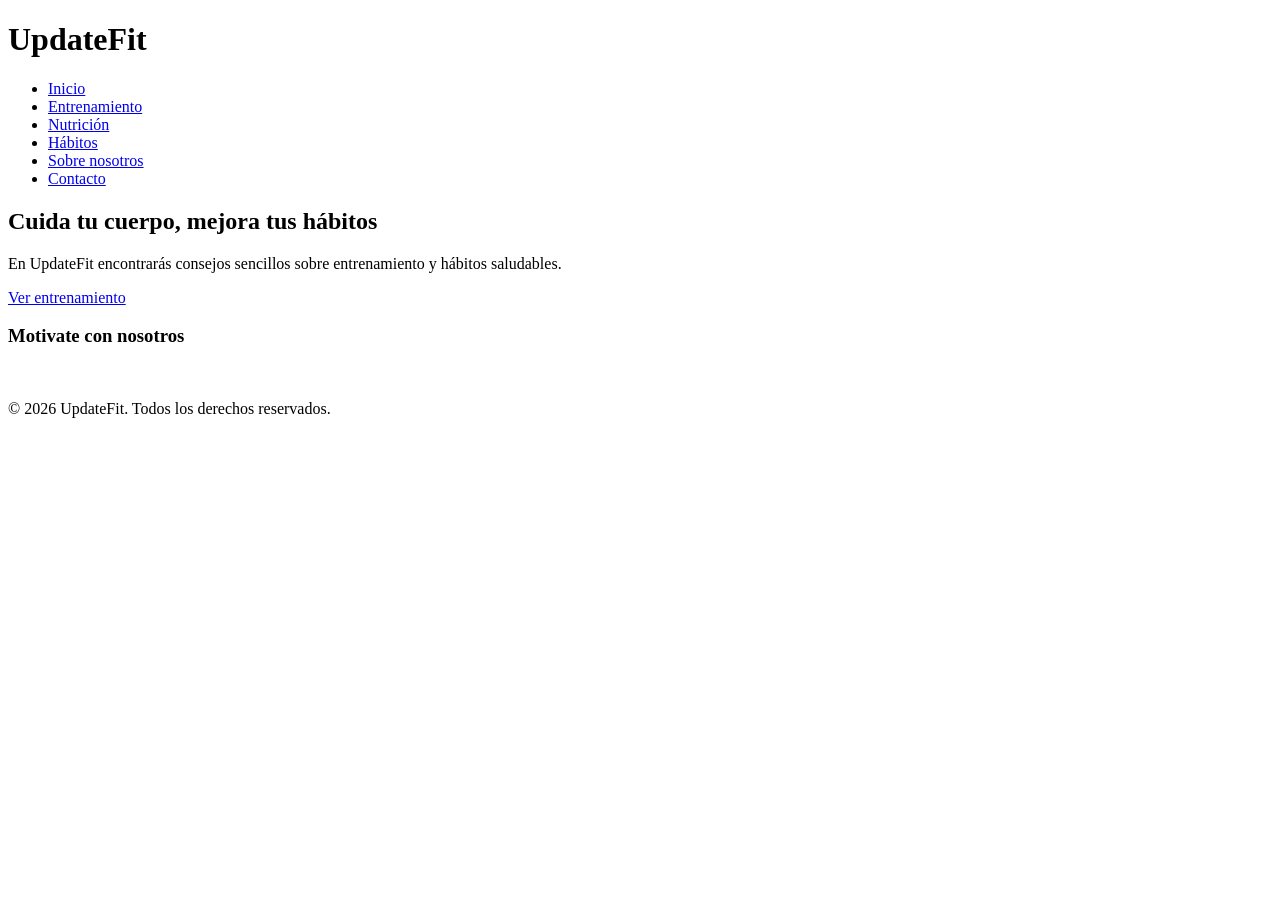
==== index.html @ 351ac22b "Add index and about pages" ====
<!DOCTYPE html>
<html lang="es">

<head>
    <meta charset="UTF-8">
    <meta name="viewport" content="width=device-width, initial-scale=1.0">
    <title>UpdateFit - Inicio</title>

    <link rel="stylesheet" href="styles.css">
</head>

<body>

    <header class="cabecera">

        <h1 class="logo">UpdateFit</h1>

        <nav>
            <ul class="menu">
                <li><a class="menu-enlace activo" href="index.html">Inicio</a></li>
                <li><a class="menu-enlace" href="training.html">Entrenamiento</a></li>
                <li><a class="menu-enlace" href="nutrition.html">Nutrición</a></li>
                <li><a class="menu-enlace" href="healthy-habits.html">Hábitos</a></li>
                <li><a class="menu-enlace" href="about.html">Sobre nosotros</a></li>
                <li><a class="menu-enlace" href="contact.html">Contacto</a></li>
            </ul>
        </nav>

    </header>

    <main class="contenido">

        <h2 class="titulo">Cuida tu cuerpo, mejora tus hábitos</h2>

        <p class="texto">

            En UpdateFit encontrarás consejos sencillos
            sobre entrenamiento y hábitos saludables.

        </p>

        <a class="boton" href="training.html">Ver entrenamiento</a>

    </main>

    <section class="portada"> 
        <h3>Motivate con nosotros</h3>
        <img src="asset/img/pesas.jpg" alt="" srcset="">

    </section>

    <footer class="pie">

        <p>&copy; 2026 UpdateFit. Todos los derechos reservados.</p>

    </footer>

</body>

</html>
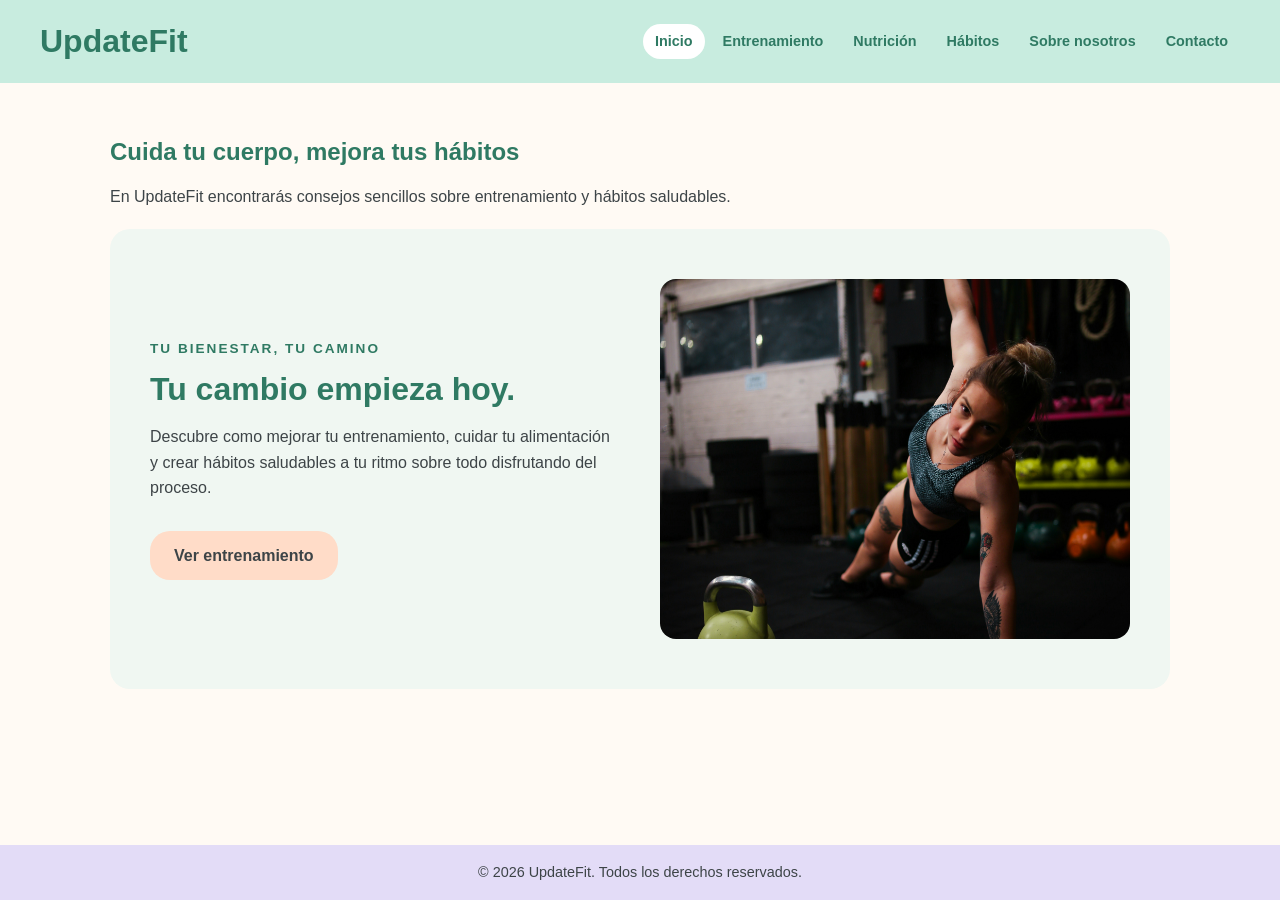
==== commit 1e453ed3: "Update contact and nutrition pages and add images" ====
--- a/index.html
+++ b/index.html
@@ -39,15 +39,34 @@
 
         </p>
 
-        <a class="boton" href="training.html">Ver entrenamiento</a>
+       
+
+    
+    <section class="portada"> 
+
+        <article class="portada-texto">
+
+            <p class="subtitulo">TU BIENESTAR, TU CAMINO </p>
+
+            <h2 class="titulo">Tu cambio empieza hoy.</h2>
+
+            <p class="texto">
+                Descubre como mejorar tu entrenamiento, cuidar tu alimentación y crear hábitos saludables 
+                a tu ritmo sobre todo disfrutando del proceso.
+            </p>
+
+             <a class="boton" href="training.html">Ver entrenamiento</a>
+
+        </article>
+
+        <img 
+        class="imagen-portada"
+        src="asset/img/portada.jpg" 
+        alt="persona entrenando">
+
+    </section>
 
     </main>
-
-    <section class="portada"> 
-        <h3>Motivate con nosotros</h3>
-        <img src="asset/img/pesas.jpg" alt="" srcset="">
-
-    </section>
 
     <footer class="pie">
 
--- a/styles.css
+++ b/styles.css
@@ -0,0 +1,411 @@
+/* ==========================================
+   UpdateFit - Hoja de estilos
+   ========================================== */
+
+
+/* Estilos generales  */
+
+* {
+    box-sizing: border-box;
+    margin: 0;
+    padding: 0;
+}
+
+:root{
+    --primary-color: #c8ecdf;
+    --color-titulo: #2f7a63;
+    --color-general: #ffffff;
+}
+
+body {
+    font-family: Arial, Helvetica, sans-serif;
+    background-color: #fffaf4;
+    color: #3d4447;
+    line-height: 1.6;
+    min-height: 100vh;
+    display: flex;
+    flex-direction: column; 
+}
+
+
+/*  Cabecera */
+
+.cabecera {
+    position: sticky;
+    top: 0;
+    background-color:var(--primary-color);
+    padding: 16px;
+    text-align: center;
+}
+
+.logo {
+    margin-bottom: 10px;
+    color: var(--color-titulo);
+}
+
+
+/*  Menú de navegación  */
+
+.menu {
+    list-style: none;
+    display: flex;
+    flex-wrap: wrap;
+    justify-content: center;
+    gap: 6px;
+}
+
+.menu-enlace {
+    display: block;
+    padding: 6px 12px;
+    border-radius: 20px;
+    color: var(--color-titulo);
+    text-decoration: none;
+    font-weight: bold;
+    font-size: 0.9rem;
+}
+
+.menu-enlace:hover {
+    background-color: var(--color-general);
+}
+
+/* La página en el que estamos se marca en blanco */
+.activo {
+    background-color: var(--color-general);
+}
+
+/*main de index*/
+
+
+.portada {
+   display: flex;
+   flex-direction: column;
+   gap: 24px; 
+   padding: 35px 20px;
+   background-color: #f0f7f2;
+    
+}
+
+/*texto de la portada*/
+.portada-texto {
+    width: 100%;
+}
+
+
+/* Contenido principal  */
+
+.contenido {
+    padding: 30px 16px;
+    flex: 1;
+    width: 100%;
+}
+
+.titulo {
+    margin-bottom: 12px;
+    color: var(--color-titulo);
+}
+
+/*texto sobre titulo*/
+
+.subtitulo{
+    margin-bottom:10px ;
+    color: var(--color-titulo);
+    font-size: 0.85rem;
+    font-weight: bold;
+    letter-spacing: 2px;
+
+}
+
+/*IMAGEN DE LA PORTADA*/
+
+.imagen-portada{
+    display: block;
+    width: 100%;
+    height: 260px;
+    border-radius: 16px;
+    object-fit:cover ;
+}
+ 
+/*estlios de h2*/
+.portada .titulo{
+    font-size: 2rem;
+    line-height: 1.2;
+    margin-bottom: 16px;
+}
+
+/*Estilos del párrafo*/
+.texto {
+    margin-bottom: 20px;
+}
+
+
+/*-------------------------------------
+ lista de nutrición y buenos hábitos
+ --------------------------------------*/
+/* Tarjetas de consejos (nutrition.html) */
+
+.consejos {
+    list-style: none;
+    display: grid;
+    grid-template-columns: 1fr;
+    gap: 20px;
+    margin-bottom: 30px;
+}
+
+.consejo {
+    background-color: var(--color-general);
+    border-radius: 16px;
+    overflow: hidden;
+    box-shadow: 0 4px 12px rgba(0, 0, 0, 0.08);
+}
+
+.consejo:hover {
+    box-shadow: 0 8px 20px rgba(0, 0, 0, 0.15);
+}
+
+.consejo-imagen {
+    display: block;
+    width: 100%;
+    height: 180px;
+    object-fit: cover;
+}
+
+.consejo-texto {
+    padding: 16px;
+    font-weight: bold;
+}
+
+/* Bloque destacado  nutricion */
+
+.destacado {
+    margin-top: 40px;
+    padding: 30px 20px;
+    background-color: #f0f7f2;
+    border-radius: 20px;
+    text-align: center;
+}
+
+
+/*  Botón de enlace -*/
+
+.boton {
+    display: inline-block;
+    margin-top: 10px;
+    padding: 12px 24px;
+    background-color: #ffdcc8;
+    color: #3d4447;
+    text-decoration: none;
+    font-weight: bold;
+    border-radius: 20px;
+}
+
+.boton:hover {
+    background-color: #ffc4a3;
+}
+
+
+/* -Formularios  */
+
+.grupo {
+
+    background-color: var(--color-general);
+    border: 1px solid #e6e1da;
+    border-radius: 12px;
+    padding: 16px;
+    margin-bottom: 20px;
+}
+
+legend {
+
+    padding: 2px 12px;
+    background-color: #e3dcf7;
+    border-radius: 20px;
+    font-weight: bold;
+}
+
+.etiqueta {
+
+    display: block;
+    margin-bottom: 6px;
+}
+
+.campo {
+
+    width: 100%;
+    padding: 10px;
+    margin-bottom: 14px;
+    border: 2px solid #e6e1da;
+    border-radius: 8px;
+    font-family: inherit;
+    font-size: 1rem;
+}
+
+.campo:focus {
+
+    outline: none;
+    border-color: #9fd8c4;
+}
+
+#mensaje {
+
+    resize: vertical;
+}
+
+.opcion {
+
+    display: inline-block;
+    margin: 0 20px 14px 0;
+    cursor: pointer;
+}
+
+.boton-enviar {
+
+    width: 100%;
+    padding: 12px;
+    background-color: var(--color-titulo) ;
+    color: var(--color-general);
+    border: none;
+    border-radius: 20px;
+    font-size: 1rem;
+    font-weight: bold;
+    cursor: pointer;
+}
+
+.boton-enviar:hover {
+    background-color: #25624f;
+}
+
+
+/* Tarjetas de planes training.*/
+
+.plan {
+
+    display: block;
+    position: relative;
+    padding: 16px 16px 16px 46px;
+    margin-bottom: 12px;
+    background-color: #e3dcf7;
+    border-radius: 12px;
+    cursor: pointer;
+}
+
+.plan:hover {
+
+    background-color: #d4caf2;
+}
+
+/* Selector combinado: el radio dentro de cada plan */
+.plan input {
+
+    position: absolute;
+    top: 20px;
+    left: 16px;
+}
+
+.plan-nombre {
+
+    display: block;
+    font-weight: bold;
+    font-size: 1.1rem;
+}
+
+.plan-texto {
+
+    display: block;
+    margin-bottom: 6px;
+}
+
+.plan-precio {
+
+    font-weight: bold;
+    color: #2f7a63;
+}
+
+
+/* Pie de página  */
+
+.pie {
+    
+    background-color: #e3dcf7;
+    text-align: center;
+    padding: 16px;
+    font-size: 0.9rem;
+}
+
+.planes {
+    display: grid;
+    grid-template-columns: 1fr;
+    grid-auto-rows: 1fr;
+    gap: 12px;
+}
+
+
+/* Tablet y escritorio  */
+
+@media (min-width: 768px) {
+
+    .cabecera {
+        display: flex;
+        justify-content: space-between;
+        align-items: center;
+        padding: 16px 40px;
+    }
+
+    .logo {
+        margin-bottom: 0;
+    }
+
+    .contenido {
+        max-width: 1100px;
+        margin: 0 auto;
+        padding: 50px 20px;
+    }
+
+    .portada{
+        flex-direction: row;
+        align-items: center;
+        gap: 40px;
+        padding: 50px 40px;
+        border-radius: 20px;
+    }
+
+    .portada-texto{
+        flex: 1;
+    }
+
+    .imagen-portada{
+        flex: 1;
+        min-width: 0;
+        height: 360px;
+    }
+    
+    .boton-enviar {
+        width: auto;
+        padding: 12px 30px;
+    }
+
+
+    /*nutricion*/
+
+    .consejos {
+        grid-template-columns: repeat(4, 1fr);
+       
+    }
+
+    .consejo-imagen {
+        height: 260px;
+    }
+    /*formulario contacto*/
+
+        /* contacto */
+
+    .formulario-contacto {
+        max-width: 600px;
+        margin: 0 auto;
+    }
+
+    .formulario-contacto legend {
+        margin: 0 auto;
+    }
+
+
+}
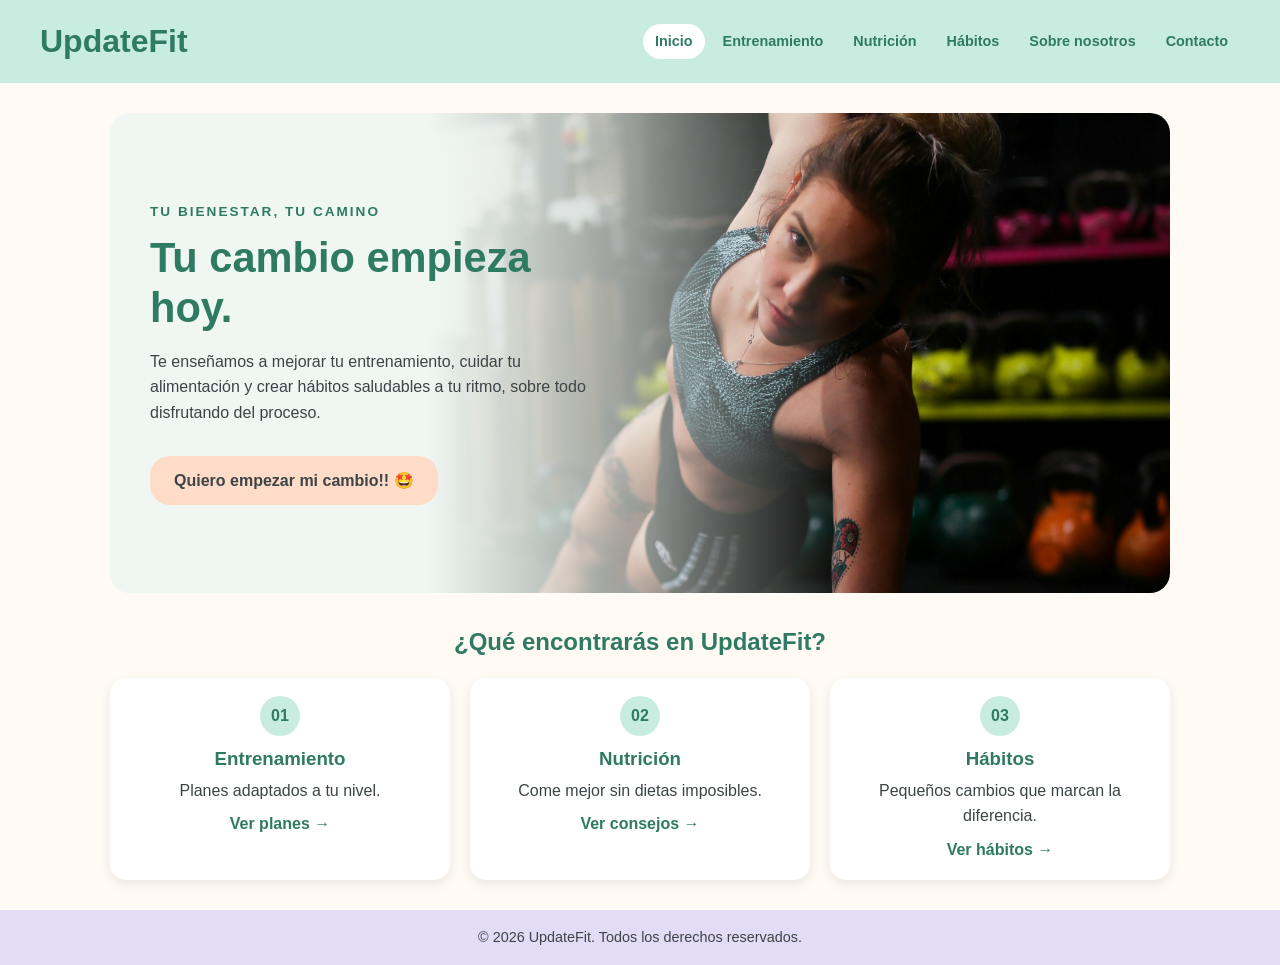
==== commit 76a47f80: "Update  pages and add images healthy-habits" ====
--- a/index.html
+++ b/index.html
@@ -30,41 +30,53 @@
 
     <main class="contenido">
 
-        <h2 class="titulo">Cuida tu cuerpo, mejora tus hábitos</h2>
+        <section class="portada">
 
-        <p class="texto">
+            <div class="portada-texto">
 
-            En UpdateFit encontrarás consejos sencillos
-            sobre entrenamiento y hábitos saludables.
+                <p class="subtitulo">TU BIENESTAR, TU CAMINO</p>
 
-        </p>
+                <h2 class="titulo">Tu cambio empieza hoy.</h2>
 
-       
+                <p class="texto">
+                    Te enseñamos a mejorar tu entrenamiento, cuidar tu alimentación
+                    y crear hábitos saludables a tu ritmo, sobre todo disfrutando del proceso.
+                </p>
 
-    
-    <section class="portada"> 
+                <a class="boton" href="training.html">Quiero empezar mi cambio!! 🤩</a>
 
-        <article class="portada-texto">
+            </div>
 
-            <p class="subtitulo">TU BIENESTAR, TU CAMINO </p>
+            
 
-            <h2 class="titulo">Tu cambio empieza hoy.</h2>
+        </section>
 
-            <p class="texto">
-                Descubre como mejorar tu entrenamiento, cuidar tu alimentación y crear hábitos saludables 
-                a tu ritmo sobre todo disfrutando del proceso.
-            </p>
+        <h2 class="titulo titulo-seccion">¿Qué encontrarás en UpdateFit?</h2>
 
-             <a class="boton" href="training.html">Ver entrenamiento</a>
+        <ul class="servicios">
 
-        </article>
+            <li class="servicio">
+                <span class="servicio-numero">01</span>
+                <h3 class="servicio-titulo">Entrenamiento</h3>
+                <p class="texto">Planes adaptados a tu nivel.</p>
+                <a class="servicio-enlace" href="training.html">Ver planes →</a>
+            </li>
 
-        <img 
-        class="imagen-portada"
-        src="asset/img/portada.jpg" 
-        alt="persona entrenando">
+            <li class="servicio">
+                <span class="servicio-numero">02</span>
+                <h3 class="servicio-titulo">Nutrición</h3>
+                <p class="texto">Come mejor sin dietas imposibles.</p>
+                <a class="servicio-enlace" href="nutrition.html">Ver consejos →</a>
+            </li>
 
-    </section>
+            <li class="servicio">
+                <span class="servicio-numero">03</span>
+                <h3 class="servicio-titulo">Hábitos</h3>
+                <p class="texto">Pequeños cambios que marcan la diferencia.</p>
+                <a class="servicio-enlace" href="healthy-habits.html">Ver hábitos →</a>
+            </li>
+
+        </ul>
 
     </main>
 
--- a/styles.css
+++ b/styles.css
@@ -1,9 +1,10 @@
 /* ==========================================
-   UpdateFit - Hoja de estilos
+   UpdateFit 
+   Diseño Mobile First 
    ========================================== */
 
 
-/* Estilos generales  */
+/* ---------- 1. Estilos generales ---------- */
 
 * {
     box-sizing: border-box;
@@ -11,7 +12,7 @@
     padding: 0;
 }
 
-:root{
+:root {
     --primary-color: #c8ecdf;
     --color-titulo: #2f7a63;
     --color-general: #ffffff;
@@ -24,16 +25,17 @@
     line-height: 1.6;
     min-height: 100vh;
     display: flex;
-    flex-direction: column; 
-}
-
-
-/*  Cabecera */
+    flex-direction: column;
+}
+
+
+/* ---------- 2. Cabecera ---------- */
 
 .cabecera {
     position: sticky;
     top: 0;
-    background-color:var(--primary-color);
+    z-index: 10;
+    background-color: var(--primary-color);
     padding: 16px;
     text-align: center;
 }
@@ -44,7 +46,7 @@
 }
 
 
-/*  Menú de navegación  */
+/* ---------- 3. Menú de navegación ---------- */
 
 .menu {
     list-style: none;
@@ -68,30 +70,13 @@
     background-color: var(--color-general);
 }
 
-/* La página en el que estamos se marca en blanco */
+/* La página en la que estamos se marca en blanco */
 .activo {
     background-color: var(--color-general);
 }
 
-/*main de index*/
-
-
-.portada {
-   display: flex;
-   flex-direction: column;
-   gap: 24px; 
-   padding: 35px 20px;
-   background-color: #f0f7f2;
-    
-}
-
-/*texto de la portada*/
-.portada-texto {
-    width: 100%;
-}
-
-
-/* Contenido principal  */
+
+/* ---------- 4. Contenido principal ---------- */
 
 .contenido {
     padding: 30px 16px;
@@ -104,88 +89,21 @@
     color: var(--color-titulo);
 }
 
-/*texto sobre titulo*/
-
-.subtitulo{
-    margin-bottom:10px ;
+/* Texto pequeño sobre el título */
+.subtitulo {
+    margin-bottom: 10px;
     color: var(--color-titulo);
     font-size: 0.85rem;
     font-weight: bold;
     letter-spacing: 2px;
-
-}
-
-/*IMAGEN DE LA PORTADA*/
-
-.imagen-portada{
-    display: block;
-    width: 100%;
-    height: 260px;
-    border-radius: 16px;
-    object-fit:cover ;
-}
- 
-/*estlios de h2*/
-.portada .titulo{
-    font-size: 2rem;
-    line-height: 1.2;
-    margin-bottom: 16px;
-}
-
-/*Estilos del párrafo*/
+}
+
 .texto {
     margin-bottom: 20px;
 }
 
 
-/*-------------------------------------
- lista de nutrición y buenos hábitos
- --------------------------------------*/
-/* Tarjetas de consejos (nutrition.html) */
-
-.consejos {
-    list-style: none;
-    display: grid;
-    grid-template-columns: 1fr;
-    gap: 20px;
-    margin-bottom: 30px;
-}
-
-.consejo {
-    background-color: var(--color-general);
-    border-radius: 16px;
-    overflow: hidden;
-    box-shadow: 0 4px 12px rgba(0, 0, 0, 0.08);
-}
-
-.consejo:hover {
-    box-shadow: 0 8px 20px rgba(0, 0, 0, 0.15);
-}
-
-.consejo-imagen {
-    display: block;
-    width: 100%;
-    height: 180px;
-    object-fit: cover;
-}
-
-.consejo-texto {
-    padding: 16px;
-    font-weight: bold;
-}
-
-/* Bloque destacado  nutricion */
-
-.destacado {
-    margin-top: 40px;
-    padding: 30px 20px;
-    background-color: #f0f7f2;
-    border-radius: 20px;
-    text-align: center;
-}
-
-
-/*  Botón de enlace -*/
+/* ---------- 5. Botón de enlace ---------- */
 
 .boton {
     display: inline-block;
@@ -203,10 +121,154 @@
 }
 
 
-/* -Formularios  */
+/* ---------- 6. Portada (index.html) ---------- */
+
+.portada {
+    display: flex;
+    flex-direction: column;
+    gap: 24px;
+    padding: 30px 20px;
+    background-color: #f0f7f2;
+    border-radius: 20px;
+}
+
+/* Selector combinado: título dentro de la portada */
+.portada .titulo {
+    font-size: 2rem;
+    line-height: 1.2;
+    margin-bottom: 16px;
+}
+
+.portada {
+    display: flex;
+    flex-direction: column;
+    gap: 24px;
+    padding: 40px 20px;
+    border-radius: 20px;
+    background-image: linear-gradient(rgba(240, 247, 242, 0.88), rgba(240, 247, 242, 0.88)),
+                      url("asset/img/portada.jpg");
+    background-size: cover;
+    background-position: right center;
+}
+
+
+/* ---------- 7. Servicios (index.html) ---------- */
+
+.titulo-seccion {
+    margin-top: 30px;
+    text-align: center;
+}
+
+.servicios {
+    list-style: none;
+    display: grid;
+    grid-template-columns: 1fr;
+    gap: 20px;
+    margin-top: 16px;
+}
+
+.servicio {
+    padding: 18px;
+    background-color: var(--color-general);
+    border-radius: 16px;
+    box-shadow: 0 4px 12px rgba(0, 0, 0, 0.08);
+    text-align: center;
+}
+
+.servicio:hover {
+    box-shadow: 0 8px 20px rgba(0, 0, 0, 0.15);
+}
+
+/* Número dentro de un círculo */
+
+.servicio-numero {
+    display: inline-block;
+    width: 40px;
+    height: 40px;
+    line-height: 40px;
+    margin-bottom: 8px;
+    border-radius: 50%;
+    background-color: var(--primary-color);
+    color: var(--color-titulo);
+    font-weight: bold;
+}
+
+.servicio-titulo {
+    margin-bottom: 4px;
+    color: var(--color-titulo);
+}
+
+/* Selector combinado: menos espacio bajo el texto de la tarjeta */
+.servicio .texto {
+    margin-bottom: 8px;
+}
+
+.servicio-enlace {
+    color: var(--color-titulo);
+    font-weight: bold;
+    text-decoration: none;
+}
+
+.servicio-enlace:hover {
+    text-decoration: underline;
+}
+
+
+/* ---------- 8. Consejos (nutrition.html) ---------- */
+
+.consejos {
+    list-style: none;
+    display: grid;
+    grid-template-columns: 1fr;
+    gap: 20px;
+    margin-bottom: 30px;
+}
+
+.consejo {
+    background-color: var(--color-general);
+    border-radius: 16px;
+    overflow: hidden;
+    box-shadow: 0 4px 12px rgba(0, 0, 0, 0.08);
+}
+
+.consejo:hover {
+    box-shadow: 0 8px 20px rgba(0, 0, 0, 0.15);
+}
+
+.consejo-imagen {
+    display: block;
+    width: 100%;
+    height: 180px;
+    object-fit: cover;
+}
+
+.consejo-titulo {
+    padding: 16px 16px 0 16px;
+    color: var(--color-titulo);
+    font-size: 1.1rem;
+}
+
+.consejo-texto {
+
+    padding: 8px 16px 20px 16px;
+}
+
+
+
+/* ---------- 9. Bloque destacado ---------- */
+
+.destacado {
+    margin-top: 40px;
+    padding: 30px 20px;
+    background-color: #f0f7f2;
+    border-radius: 20px;
+    text-align: center;
+}
+
+
+/* ---------- 10. Formularios ---------- */
 
 .grupo {
-
     background-color: var(--color-general);
     border: 1px solid #e6e1da;
     border-radius: 12px;
@@ -215,7 +277,6 @@
 }
 
 legend {
-
     padding: 2px 12px;
     background-color: #e3dcf7;
     border-radius: 20px;
@@ -223,13 +284,11 @@
 }
 
 .etiqueta {
-
     display: block;
     margin-bottom: 6px;
 }
 
 .campo {
-
     width: 100%;
     padding: 10px;
     margin-bottom: 14px;
@@ -240,28 +299,24 @@
 }
 
 .campo:focus {
-
     outline: none;
     border-color: #9fd8c4;
 }
 
 #mensaje {
-
     resize: vertical;
 }
 
 .opcion {
-
     display: inline-block;
     margin: 0 20px 14px 0;
     cursor: pointer;
 }
 
 .boton-enviar {
-
     width: 100%;
     padding: 12px;
-    background-color: var(--color-titulo) ;
+    background-color: var(--color-titulo);
     color: var(--color-general);
     border: none;
     border-radius: 20px;
@@ -275,73 +330,81 @@
 }
 
 
-/* Tarjetas de planes training.*/
+/* ---------- 11. Planes (training.html) ---------- */
+
+.planes {
+    display: grid;
+    grid-template-columns: 1fr;
+    grid-auto-rows: 1fr;
+    gap: 20px;
+}
 
 .plan {
-
     display: block;
     position: relative;
-    padding: 16px 16px 16px 46px;
-    margin-bottom: 12px;
     background-color: #e3dcf7;
-    border-radius: 12px;
+    border-radius: 16px;
+    overflow: hidden;
+    box-shadow: 0 4px 12px rgba(0, 0, 0, 0.08);
     cursor: pointer;
 }
 
 .plan:hover {
-
     background-color: #d4caf2;
 }
 
-/* Selector combinado: el radio dentro de cada plan */
+/* Selector combinado: el radio en la esquina de la tarjeta */
+
 .plan input {
-
     position: absolute;
-    top: 20px;
-    left: 16px;
+    top: 12px;
+    right: 12px;
+    width: 20px;
+    height: 20px;
+}
+
+.plan-imagen {
+    display: block;
+    width: 100%;
+    height: 180px;
+    object-fit: cover;
 }
 
 .plan-nombre {
-
-    display: block;
+    display: block;
+    padding: 16px 16px 4px 16px;
     font-weight: bold;
     font-size: 1.1rem;
 }
 
 .plan-texto {
-
-    display: block;
-    margin-bottom: 6px;
+    display: block;
+    padding: 0 16px 8px 16px;
 }
 
 .plan-precio {
-
-    font-weight: bold;
-    color: #2f7a63;
-}
-
-
-/* Pie de página  */
+    display: block;
+    padding: 0 16px 16px 16px;
+    font-weight: bold;
+    color: var(--color-titulo);
+}
+
+
+/* ---------- 12. Pie de página ---------- */
 
 .pie {
-    
     background-color: #e3dcf7;
     text-align: center;
     padding: 16px;
     font-size: 0.9rem;
 }
 
-.planes {
-    display: grid;
-    grid-template-columns: 1fr;
-    grid-auto-rows: 1fr;
-    gap: 12px;
-}
-
-
-/* Tablet y escritorio  */
+
+/* ---------- 13. Tablet y escritorio ---------- */
 
 @media (min-width: 768px) {
+
+    /* Cabecera */
 
     .cabecera {
         display: flex;
@@ -354,58 +417,85 @@
         margin-bottom: 0;
     }
 
+    /* Contenido */
+
     .contenido {
         max-width: 1100px;
         margin: 0 auto;
-        padding: 50px 20px;
-    }
-
-    .portada{
+        padding: 30px 20px;
+    }
+
+    /* Index: portada */
+
+    .portada {
         flex-direction: row;
         align-items: center;
         gap: 40px;
-        padding: 50px 40px;
-        border-radius: 20px;
-    }
-
-    .portada-texto{
+        padding: 30px;
+    }
+
+    .portada-texto {
         flex: 1;
     }
 
-    .imagen-portada{
-        flex: 1;
-        min-width: 0;
-        height: 360px;
-    }
-    
+
+    .portada .titulo {
+        font-size: 2.6rem;
+    }
+
+    .servicios {
+        grid-template-columns: repeat(3, 1fr);
+    }
+
+    /* Nutrición */
+
+    .consejos {
+        grid-template-columns: repeat(4, 1fr);
+    }
+
+    .consejo-imagen {
+        height: 260px;
+    }
+
+    /* Entrenamiento */
+
+    .planes {
+        grid-template-columns: repeat(3, 1fr);
+    }
+
+    .plan-imagen {
+        height: 220px;
+    }
+
+    /* Contacto */
+
+    .formulario-contacto {
+        max-width: 600px;
+        margin: 0 auto;
+    }
+
+    .formulario-contacto legend {
+        margin: 0 auto;
+    }
+
     .boton-enviar {
         width: auto;
         padding: 12px 30px;
     }
-
-
-    /*nutricion*/
-
-    .consejos {
-        grid-template-columns: repeat(4, 1fr);
-       
-    }
-
-    .consejo-imagen {
-        height: 260px;
-    }
-    /*formulario contacto*/
-
-        /* contacto */
-
-    .formulario-contacto {
-        max-width: 600px;
-        margin: 0 auto;
-    }
-
-    .formulario-contacto legend {
-        margin: 0 auto;
-    }
-
-
+/* la imagen de fondo en index tiene una degradacion de colores desde la iizquierda */
+    .portada {
+        min-height: 480px;
+        padding: 40px;
+        align-items: center;
+        justify-content: flex-start;
+        background-image: linear-gradient(to right,
+                              rgba(240, 247, 242, 1) 30%,
+                              rgba(240, 247, 242, 0.6) 50%,
+                              rgba(240, 247, 242, 0) 70%),
+                          url("asset/img/portada.jpg");
+    }
+
+    .portada-texto {
+        max-width: 45%;
+    }
 }
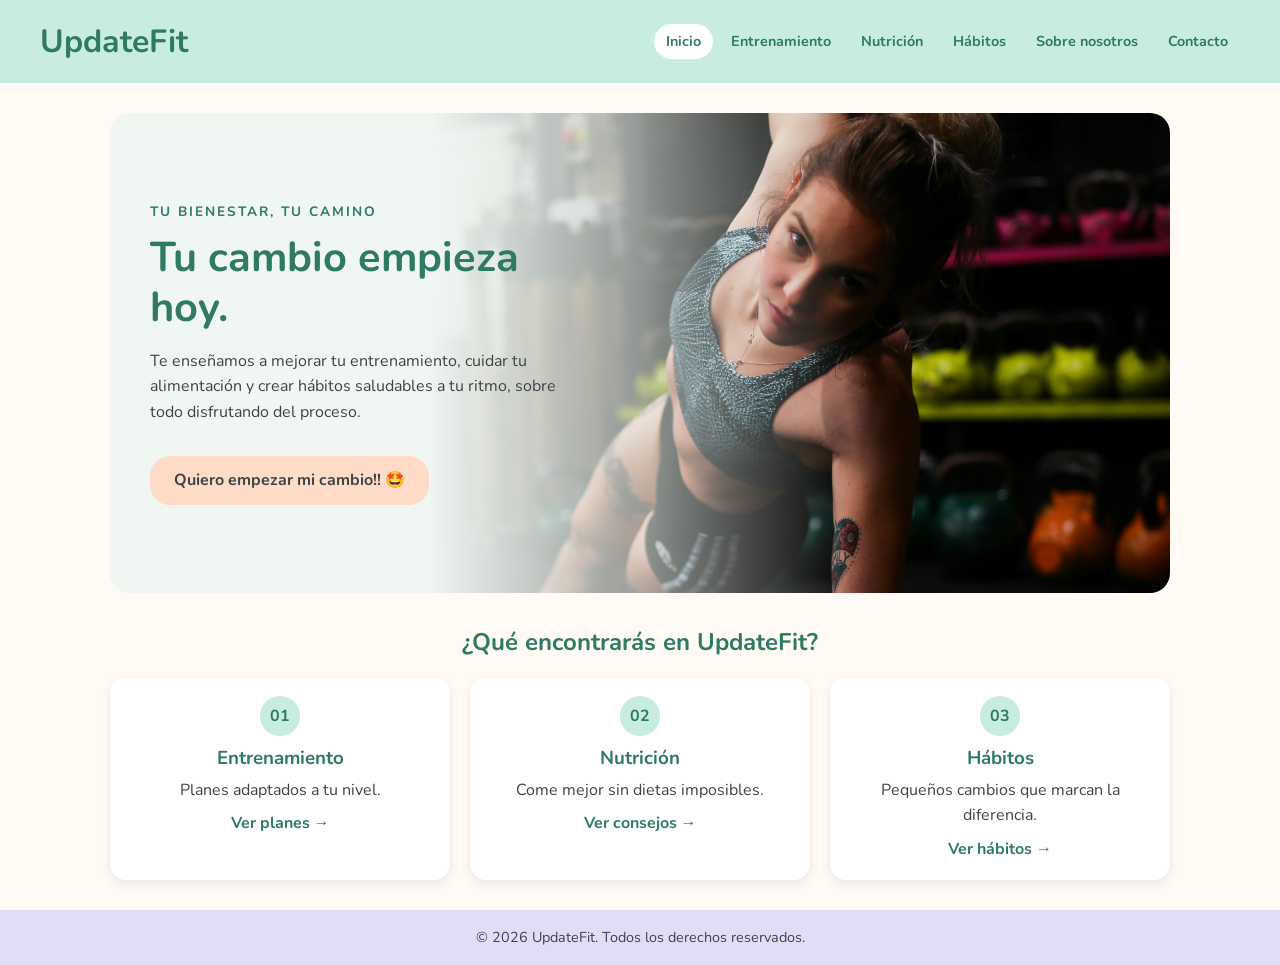
==== commit 083c70ed: "Update  pages and add favicon" ====
--- a/index.html
+++ b/index.html
@@ -5,6 +5,8 @@
     <meta charset="UTF-8">
     <meta name="viewport" content="width=device-width, initial-scale=1.0">
     <title>UpdateFit - Inicio</title>
+
+    <link rel="icon" type="image/png" href="asset/img/favi.png">
 
     <link rel="stylesheet" href="styles.css">
 </head>
--- a/styles.css
+++ b/styles.css
@@ -6,6 +6,8 @@
 
 /* ---------- 1. Estilos generales ---------- */
 
+@import url('https://fonts.googleapis.com/css2?family=Nunito:wght@400;700&display=swap');
+
 * {
     box-sizing: border-box;
     margin: 0;
@@ -19,7 +21,7 @@
 }
 
 body {
-    font-family: Arial, Helvetica, sans-serif;
+    font-family: "Nunito", Arial, sans-serif;
     background-color: #fffaf4;
     color: #3d4447;
     line-height: 1.6;
@@ -138,6 +140,8 @@
     line-height: 1.2;
     margin-bottom: 16px;
 }
+
+/*La portada en el index tiene una imagen que degrada sus colores*/
 
 .portada {
     display: flex;
@@ -199,6 +203,7 @@
 }
 
 /* Selector combinado: menos espacio bajo el texto de la tarjeta */
+
 .servicio .texto {
     margin-bottom: 8px;
 }
@@ -292,15 +297,17 @@
     width: 100%;
     padding: 10px;
     margin-bottom: 14px;
-    border: 2px solid #e6e1da;
+    border: 2px solid #b9cfc6;
     border-radius: 8px;
+    background-color: #f4faf7;
     font-family: inherit;
     font-size: 1rem;
 }
 
 .campo:focus {
     outline: none;
-    border-color: #9fd8c4;
+    border-color: var(--color-titulo);
+    background-color: var(--color-general);
 }
 
 #mensaje {
@@ -387,8 +394,19 @@
     padding: 0 16px 16px 16px;
     font-weight: bold;
     color: var(--color-titulo);
-}
-
+
+}
+
+/*--------------13. sobre nosotros about.html--------*/
+
+.historia-video {
+    display: block;
+    width: 70%;
+    height: auto;
+    border-radius: 20px;
+    margin: 0 auto;
+    
+}
 
 /* ---------- 12. Pie de página ---------- */
 
@@ -482,7 +500,7 @@
         width: auto;
         padding: 12px 30px;
     }
-/* la imagen de fondo en index tiene una degradacion de colores desde la iizquierda */
+ /* la imagen de fondo en index tiene una degradacion de colores desde la iizquierda */
     .portada {
         min-height: 480px;
         padding: 40px;
@@ -498,4 +516,12 @@
     .portada-texto {
         max-width: 45%;
     }
-}+
+  /*About video */
+
+    .historia-video {
+        flex: 0.8;
+        min-width: 0;
+        height: auto;
+    }
+}
